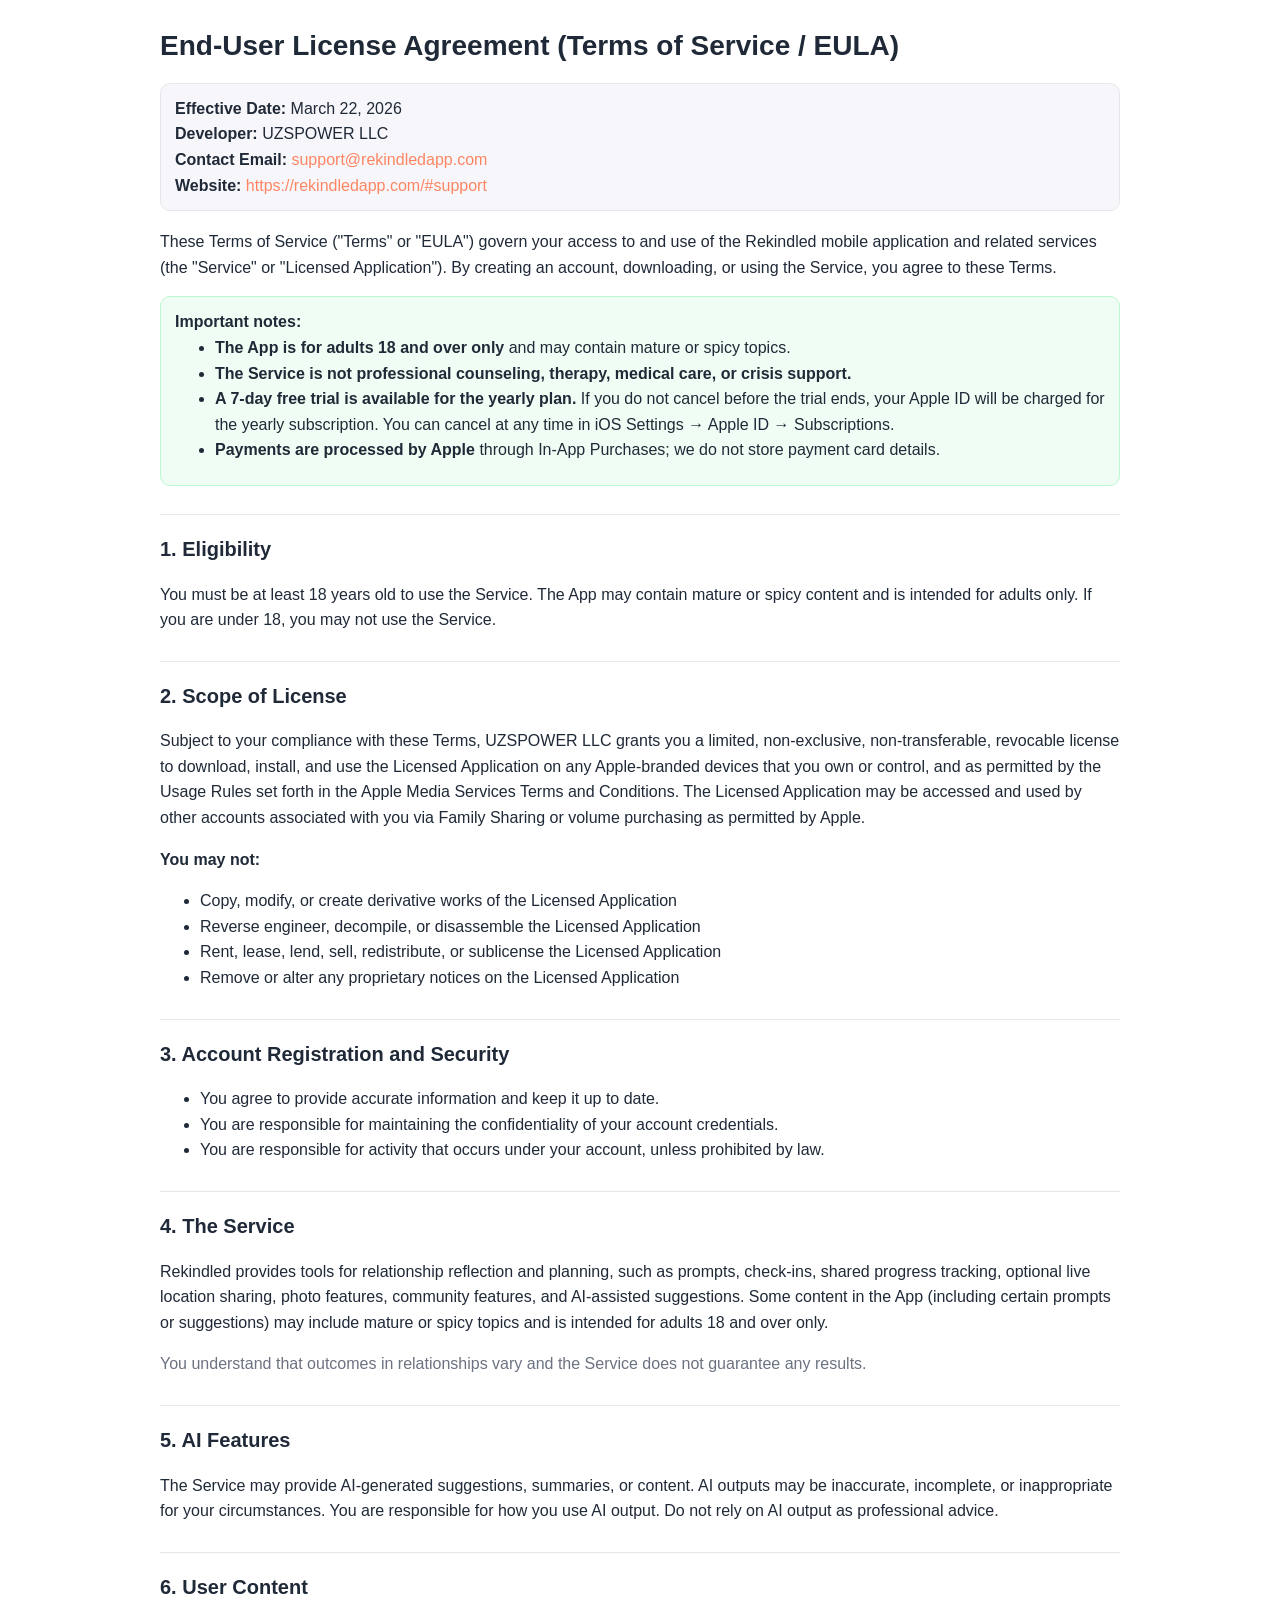
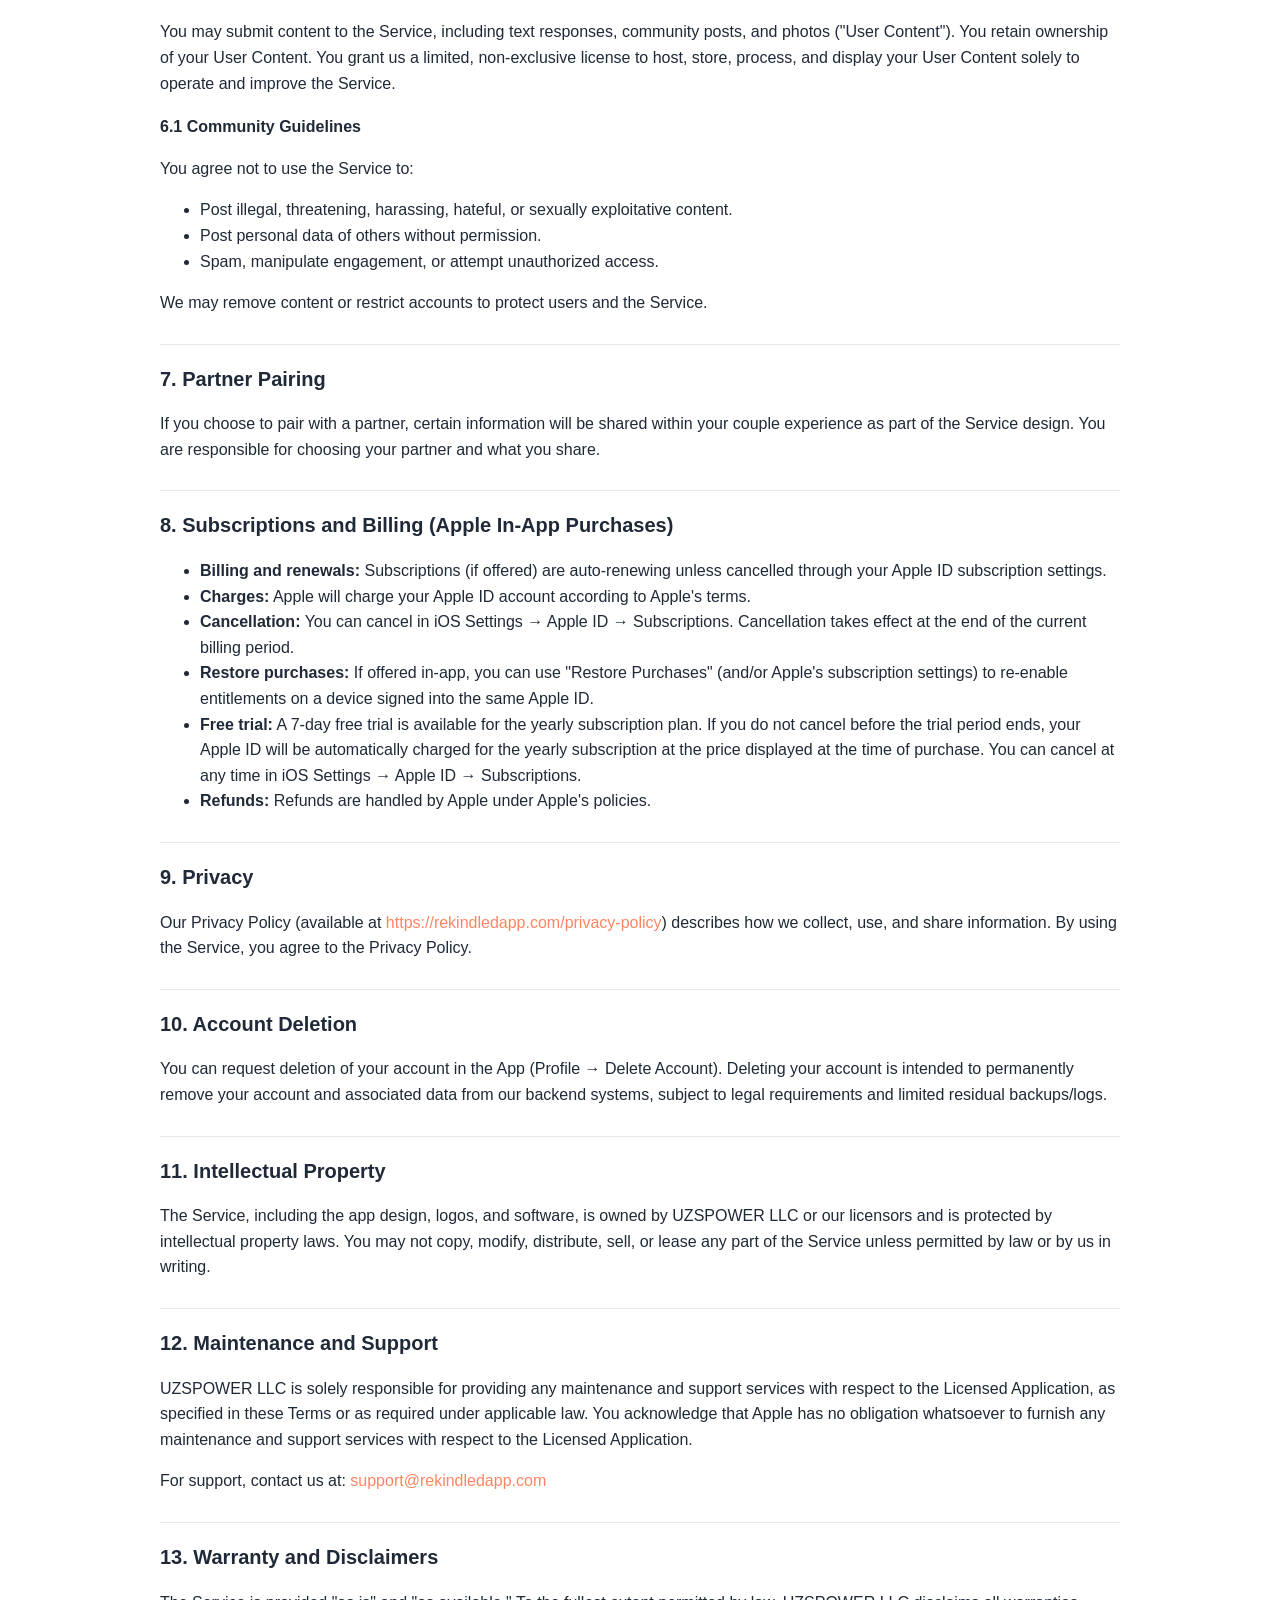
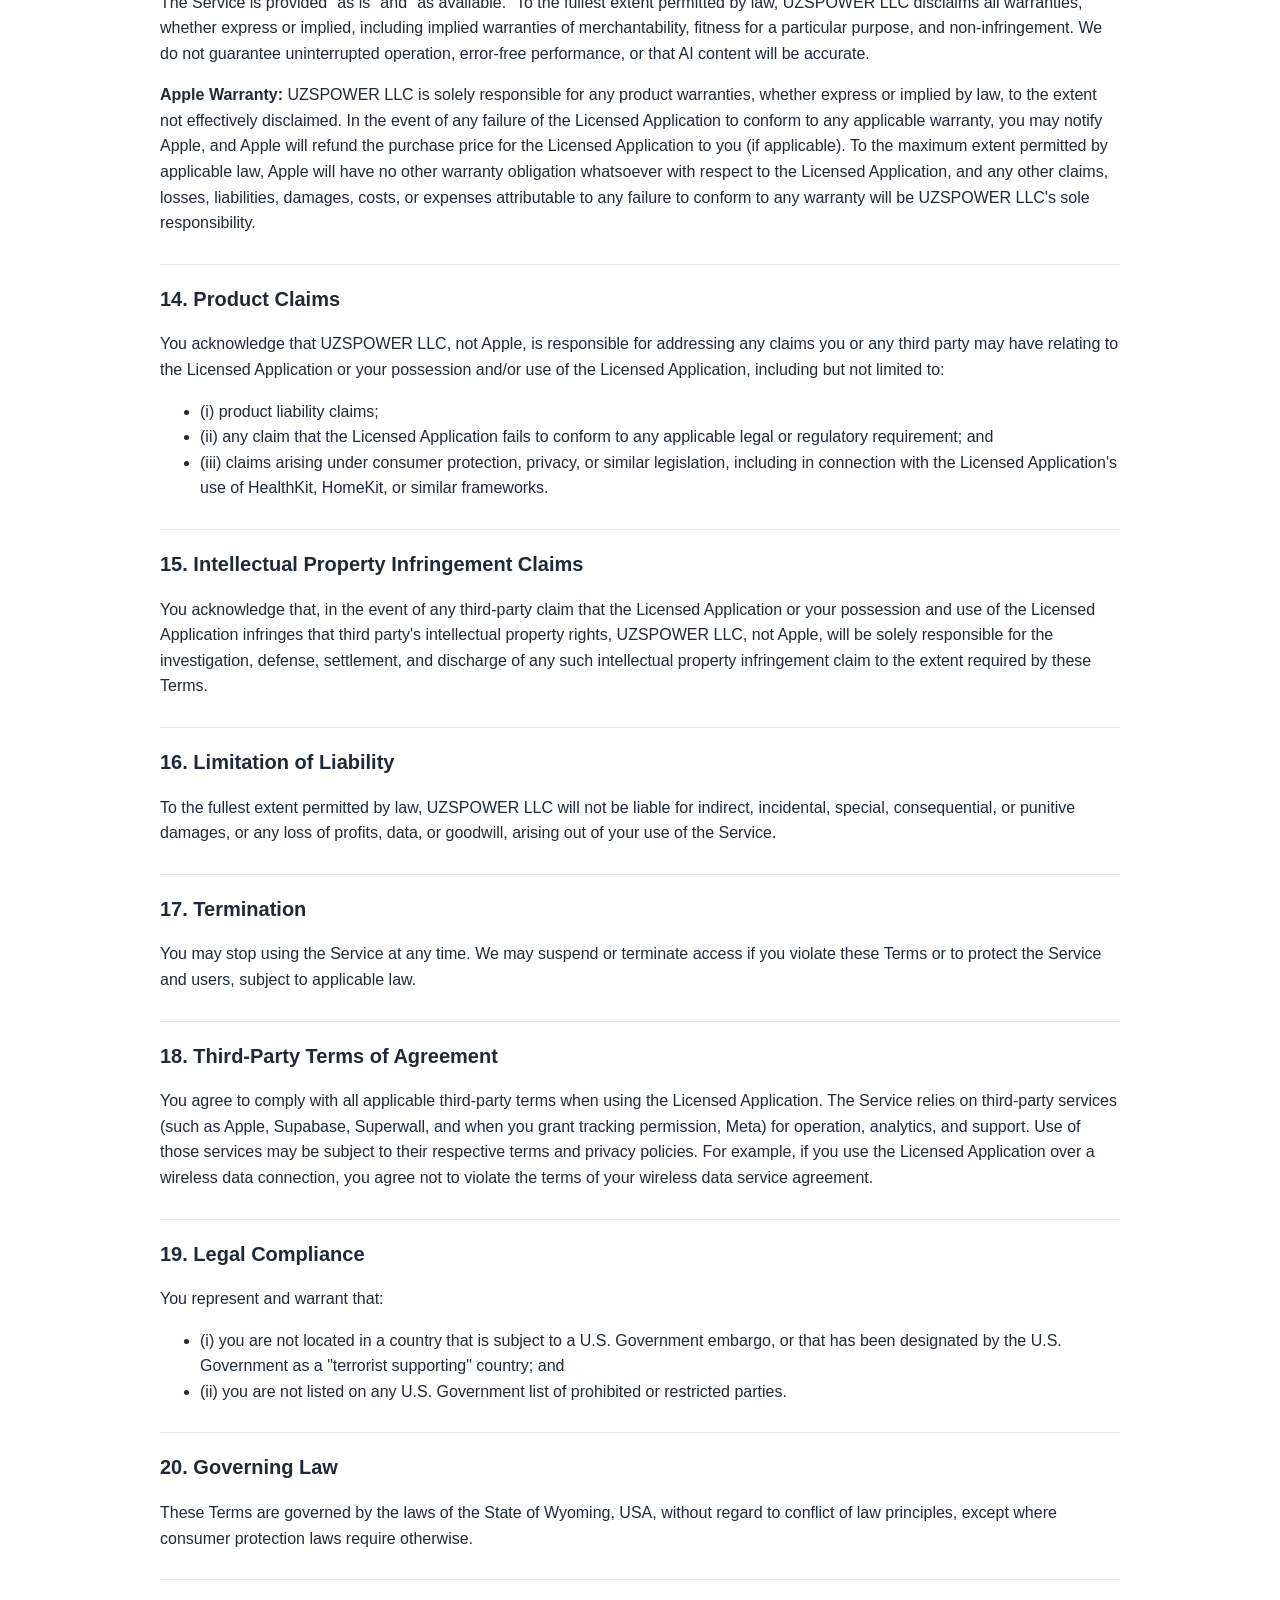
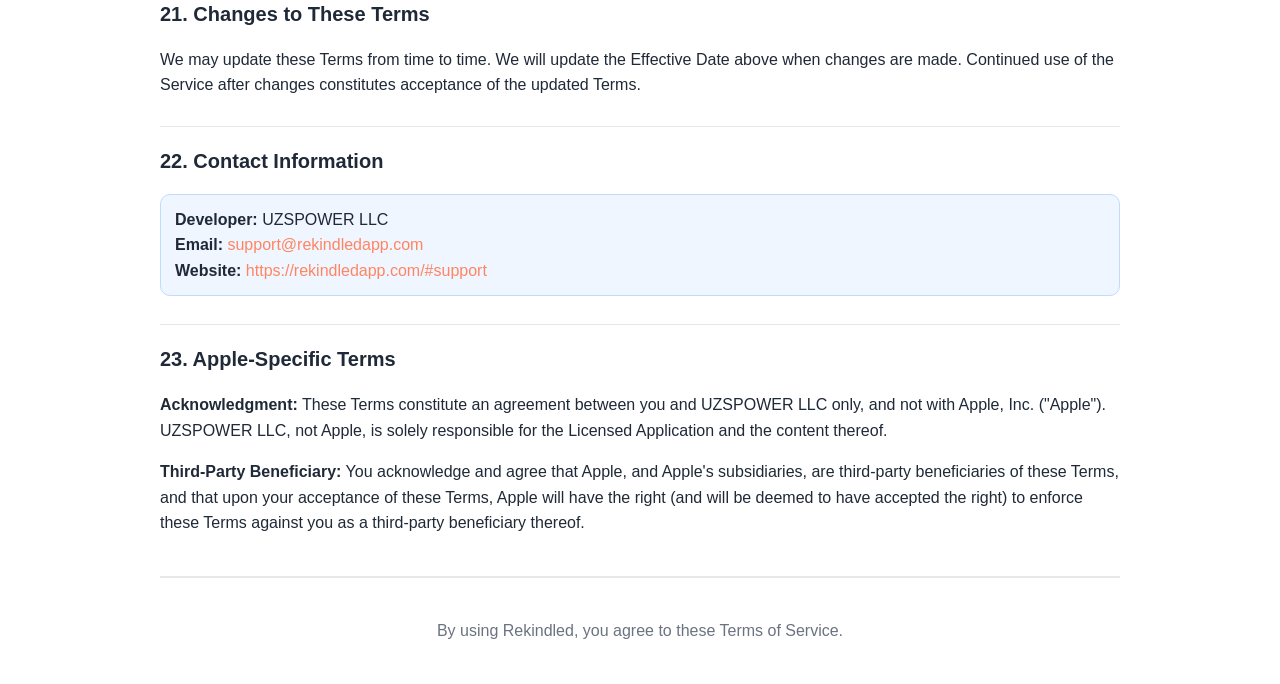
==== terms-of-service.html @ 56f586bb "Migrate Rekindled legal, verification and assessment pages from Tilda Co-Authored-By: Claude Opus 5." ====
<!DOCTYPE html> <html lang="en"> <head>
  <!-- SEO (as published by Tilda) -->
  <title>Rekindled - TERMS OF SERVICE</title>
  <meta property="og:url" content="https://rekindledapp.com/terms-of-service" />
  <meta property="og:title" content="Rekindled - TERMS OF SERVICE" />
  <meta property="og:description" content="" />
  <meta property="og:type" content="website" />
  <link rel="canonical" href="https://rekindledapp.com/terms-of-service">
  <meta name="robots" content="noindex" />
  <link rel="shortcut icon" href="/assets/6532-3338-favicon-rek.png" type="image/x-icon" />
  <!-- Page head -->
  <meta charset="UTF-8" /> <meta name="viewport" content="width=device-width, initial-scale=1.0" /> <style>
    :root { --accent:#5842D3; --text:#1f2937; --muted:#6b7280; --bg:#ffffff; --panel:#f7f7fb; --border:#e5e7eb; }
    html, body { background: var(--bg); color: var(--text); font-family: -apple-system, BlinkMacSystemFont, "Segoe UI", Roboto, Oxygen, Ubuntu, Cantarell, sans-serif; line-height: 1.6; }
    body { max-width: 960px; margin: 0 auto; padding: 24px; }
    h1 { font-size: 28px; margin: 0 0 8px 0; }
    h2 { font-size: 20px; margin-top: 28px; border-top: 1px solid var(--border); padding-top: 18px; }
    h3 { font-size: 16px; margin-top: 18px; }
    a { color: var(--accent); }
    .meta { background: var(--panel); border: 1px solid var(--border); padding: 12px 14px; border-radius: 10px; margin: 14px 0 18px; }
    .callout { background: #f0fdf4; border: 1px solid #bbf7d0; padding: 12px 14px; border-radius: 10px; }
    .contact { background: #eff6ff; border: 1px solid #bfdbfe; padding: 12px 14px; border-radius: 10px; }
    ul { margin: 8px 0 8px 20px; }
    .muted { color: var(--muted); }
  </style>
  <!-- Base rules Tilda applied around this page (kept for 1:1 rendering) -->
  <style id="tilda-compat">
    #allrecords,body{background-color:none}
    #allrecords{-webkit-font-smoothing:antialiased}
    #allrecords a{color:#ff8562;text-decoration:none}
    #allrecords a,#allrecords button,#allrecords .t-radio,#allrecords .t-checkbox,#allrecords .t-img-select{outline:none}
    #allrecords a[href^=tel]{color:inherit;text-decoration:none}
    #allrecords ol{padding-left:22px}
    #allrecords ul{padding-left:20px}
    #allrecords b,#allrecords strong{font-weight:700}
    .t-records{-webkit-font_smoothing:antialiased;background-color:none}
    .t-records a{color:#ff8562;text-decoration:none}
    .t-records a[href^=tel]{color:inherit;text-decoration:none}
    .t-records ol{padding-left:22px;margin-top:0px;margin-bottom:10px}
    .t-records ul{padding-left:20px;margin-top:0px;margin-bottom:10px}
  </style>
</head> <body>
<div id="allrecords" class="t-records"> <h1>End-User License Agreement (Terms of Service / EULA)</h1> <div class="meta"> <div><strong>Effective Date:</strong> March 22, 2026</div> <div><strong>Developer:</strong> UZSPOWER LLC</div> <div><strong>Contact Email:</strong> <a href="mailto:support@rekindledapp.com">support@rekindledapp.com</a></div> <div><strong>Website:</strong> <a href="https://rekindledapp.com/#support">https://rekindledapp.com/#support</a></div> </div> <p>
    These Terms of Service ("Terms" or "EULA") govern your access to and use of the Rekindled mobile application and related services (the "Service" or "Licensed Application").
    By creating an account, downloading, or using the Service, you agree to these Terms.
  </p> <div class="callout"> <strong>Important notes:</strong> <ul> <li><strong>The App is for adults 18 and over only</strong> and may contain mature or spicy topics.</li> <li><strong>The Service is not professional counseling, therapy, medical care, or crisis support.</strong></li> <li><strong>A 7-day free trial is available for the yearly plan.</strong> If you do not cancel before the trial ends, your Apple ID will be charged for the yearly subscription. You can cancel at any time in iOS Settings → Apple ID → Subscriptions.</li> <li><strong>Payments are processed by Apple</strong> through In-App Purchases; we do not store payment card details.</li> </ul> </div> <h2>1. Eligibility</h2> <p>
    You must be at least 18 years old to use the Service. The App may contain mature or spicy content and is intended for adults only. If you are under 18, you may not use the Service.
  </p> <h2>2. Scope of License</h2> <p>
    Subject to your compliance with these Terms, UZSPOWER LLC grants you a limited, non-exclusive, non-transferable, revocable license to download, install, and use the Licensed Application on any Apple-branded devices that you own or control, and as permitted by the Usage Rules set forth in the Apple Media Services Terms and Conditions. The Licensed Application may be accessed and used by other accounts associated with you via Family Sharing or volume purchasing as permitted by Apple.
  </p> <p><strong>You may not:</strong></p> <ul> <li>Copy, modify, or create derivative works of the Licensed Application</li> <li>Reverse engineer, decompile, or disassemble the Licensed Application</li> <li>Rent, lease, lend, sell, redistribute, or sublicense the Licensed Application</li> <li>Remove or alter any proprietary notices on the Licensed Application</li> </ul> <h2>3. Account Registration and Security</h2> <ul> <li>You agree to provide accurate information and keep it up to date.</li> <li>You are responsible for maintaining the confidentiality of your account credentials.</li> <li>You are responsible for activity that occurs under your account, unless prohibited by law.</li> </ul> <h2>4. The Service</h2> <p>
    Rekindled provides tools for relationship reflection and planning, such as prompts, check-ins, shared progress tracking, optional live location sharing, photo features, community features, and AI-assisted suggestions. Some content in the App (including certain prompts or suggestions) may include mature or spicy topics and is intended for adults 18 and over only.
  </p> <p class="muted">
    You understand that outcomes in relationships vary and the Service does not guarantee any results.
  </p> <h2>5. AI Features</h2> <p>
    The Service may provide AI-generated suggestions, summaries, or content. AI outputs may be inaccurate, incomplete, or inappropriate for your circumstances.
    You are responsible for how you use AI output. Do not rely on AI output as professional advice.
  </p> <h2>6. User Content</h2> <p>
    You may submit content to the Service, including text responses, community posts, and photos ("User Content").
    You retain ownership of your User Content. You grant us a limited, non-exclusive license to host, store, process, and display your User Content solely to operate and improve the Service.
  </p> <h3>6.1 Community Guidelines</h3> <p>You agree not to use the Service to:</p> <ul> <li>Post illegal, threatening, harassing, hateful, or sexually exploitative content.</li> <li>Post personal data of others without permission.</li> <li>Spam, manipulate engagement, or attempt unauthorized access.</li> </ul> <p>We may remove content or restrict accounts to protect users and the Service.</p> <h2>7. Partner Pairing</h2> <p>
    If you choose to pair with a partner, certain information will be shared within your couple experience as part of the Service design.
    You are responsible for choosing your partner and what you share.
  </p> <h2>8. Subscriptions and Billing (Apple In-App Purchases)</h2> <ul> <li><strong>Billing and renewals:</strong> Subscriptions (if offered) are auto-renewing unless cancelled through your Apple ID subscription settings.</li> <li><strong>Charges:</strong> Apple will charge your Apple ID account according to Apple's terms.</li> <li><strong>Cancellation:</strong> You can cancel in iOS Settings → Apple ID → Subscriptions. Cancellation takes effect at the end of the current billing period.</li> <li><strong>Restore purchases:</strong> If offered in-app, you can use "Restore Purchases" (and/or Apple's subscription settings) to re-enable entitlements on a device signed into the same Apple ID.</li> <li><strong>Free trial:</strong> A 7-day free trial is available for the yearly subscription plan. If you do not cancel before the trial period ends, your Apple ID will be automatically charged for the yearly subscription at the price displayed at the time of purchase. You can cancel at any time in iOS Settings → Apple ID → Subscriptions.</li> <li><strong>Refunds:</strong> Refunds are handled by Apple under Apple's policies.</li> </ul> <h2>9. Privacy</h2> <p>
    Our Privacy Policy (available at <a href="https://rekindledapp.com/privacy-policy">https://rekindledapp.com/privacy-policy</a>) describes how we collect, use, and share information. By using the Service, you agree to the Privacy Policy.
  </p> <h2>10. Account Deletion</h2> <p>
    You can request deletion of your account in the App (Profile → Delete Account). Deleting your account is intended to permanently remove your account and associated data from our backend systems, subject to legal requirements and limited residual backups/logs.
  </p> <h2>11. Intellectual Property</h2> <p>
    The Service, including the app design, logos, and software, is owned by UZSPOWER LLC or our licensors and is protected by intellectual property laws.
    You may not copy, modify, distribute, sell, or lease any part of the Service unless permitted by law or by us in writing.
  </p> <h2>12. Maintenance and Support</h2> <p>
    UZSPOWER LLC is solely responsible for providing any maintenance and support services with respect to the Licensed Application, as specified in these Terms or as required under applicable law. You acknowledge that Apple has no obligation whatsoever to furnish any maintenance and support services with respect to the Licensed Application.
  </p> <p>
    For support, contact us at: <a href="mailto:support@rekindledapp.com">support@rekindledapp.com</a> </p> <h2>13. Warranty and Disclaimers</h2> <p>
    The Service is provided "as is" and "as available." To the fullest extent permitted by law, UZSPOWER LLC disclaims all warranties, whether express or implied, including implied warranties of merchantability, fitness for a particular purpose, and non-infringement. We do not guarantee uninterrupted operation, error-free performance, or that AI content will be accurate.
  </p> <p> <strong>Apple Warranty:</strong> UZSPOWER LLC is solely responsible for any product warranties, whether express or implied by law, to the extent not effectively disclaimed. In the event of any failure of the Licensed Application to conform to any applicable warranty, you may notify Apple, and Apple will refund the purchase price for the Licensed Application to you (if applicable). To the maximum extent permitted by applicable law, Apple will have no other warranty obligation whatsoever with respect to the Licensed Application, and any other claims, losses, liabilities, damages, costs, or expenses attributable to any failure to conform to any warranty will be UZSPOWER LLC's sole responsibility.
  </p> <h2>14. Product Claims</h2> <p>
    You acknowledge that UZSPOWER LLC, not Apple, is responsible for addressing any claims you or any third party may have relating to the Licensed Application or your possession and/or use of the Licensed Application, including but not limited to:
  </p> <ul> <li>(i) product liability claims;</li> <li>(ii) any claim that the Licensed Application fails to conform to any applicable legal or regulatory requirement; and</li> <li>(iii) claims arising under consumer protection, privacy, or similar legislation, including in connection with the Licensed Application's use of HealthKit, HomeKit, or similar frameworks.</li> </ul> <h2>15. Intellectual Property Infringement Claims</h2> <p>
    You acknowledge that, in the event of any third-party claim that the Licensed Application or your possession and use of the Licensed Application infringes that third party's intellectual property rights, UZSPOWER LLC, not Apple, will be solely responsible for the investigation, defense, settlement, and discharge of any such intellectual property infringement claim to the extent required by these Terms.
  </p> <h2>16. Limitation of Liability</h2> <p>
    To the fullest extent permitted by law, UZSPOWER LLC will not be liable for indirect, incidental, special, consequential, or punitive damages, or any loss of profits, data, or goodwill, arising out of your use of the Service.
  </p> <h2>17. Termination</h2> <p>
    You may stop using the Service at any time. We may suspend or terminate access if you violate these Terms or to protect the Service and users, subject to applicable law.
  </p> <h2>18. Third-Party Terms of Agreement</h2> <p>
    You agree to comply with all applicable third-party terms when using the Licensed Application. The Service relies on third-party services (such as Apple, Supabase, Superwall, and when you grant tracking permission, Meta) for operation, analytics, and support. Use of those services may be subject to their respective terms and privacy policies. For example, if you use the Licensed Application over a wireless data connection, you agree not to violate the terms of your wireless data service agreement.
  </p> <h2>19. Legal Compliance</h2> <p>You represent and warrant that:</p> <ul> <li>(i) you are not located in a country that is subject to a U.S. Government embargo, or that has been designated by the U.S. Government as a "terrorist supporting" country; and</li> <li>(ii) you are not listed on any U.S. Government list of prohibited or restricted parties.</li> </ul> <h2>20. Governing Law</h2> <p>
    These Terms are governed by the laws of the State of Wyoming, USA, without regard to conflict of law principles, except where consumer protection laws require otherwise.
  </p> <h2>21. Changes to These Terms</h2> <p>
    We may update these Terms from time to time. We will update the Effective Date above when changes are made. Continued use of the Service after changes constitutes acceptance of the updated Terms.
  </p> <h2>22. Contact Information</h2> <div class="contact"> <div><strong>Developer:</strong> UZSPOWER LLC</div> <div><strong>Email:</strong> <a href="mailto:support@rekindledapp.com">support@rekindledapp.com</a></div> <div><strong>Website:</strong> <a href="https://rekindledapp.com/#support">https://rekindledapp.com/#support</a></div> </div> <h2>23. Apple-Specific Terms</h2> <p> <strong>Acknowledgment:</strong> These Terms constitute an agreement between you and UZSPOWER LLC only, and not with Apple, Inc. ("Apple"). UZSPOWER LLC, not Apple, is solely responsible for the Licensed Application and the content thereof.
  </p> <p> <strong>Third-Party Beneficiary:</strong> You acknowledge and agree that Apple, and Apple's subsidiaries, are third-party beneficiaries of these Terms, and that upon your acceptance of these Terms, Apple will have the right (and will be deemed to have accepted the right) to enforce these Terms against you as a third-party beneficiary thereof.
  </p> <hr style="margin: 40px 0; border: none; border-top: 2px solid var(--border);"> <p style="text-align: center; color: var(--muted);">
    By using Rekindled, you agree to these Terms of Service.
  </p> </div>
</body> </html>
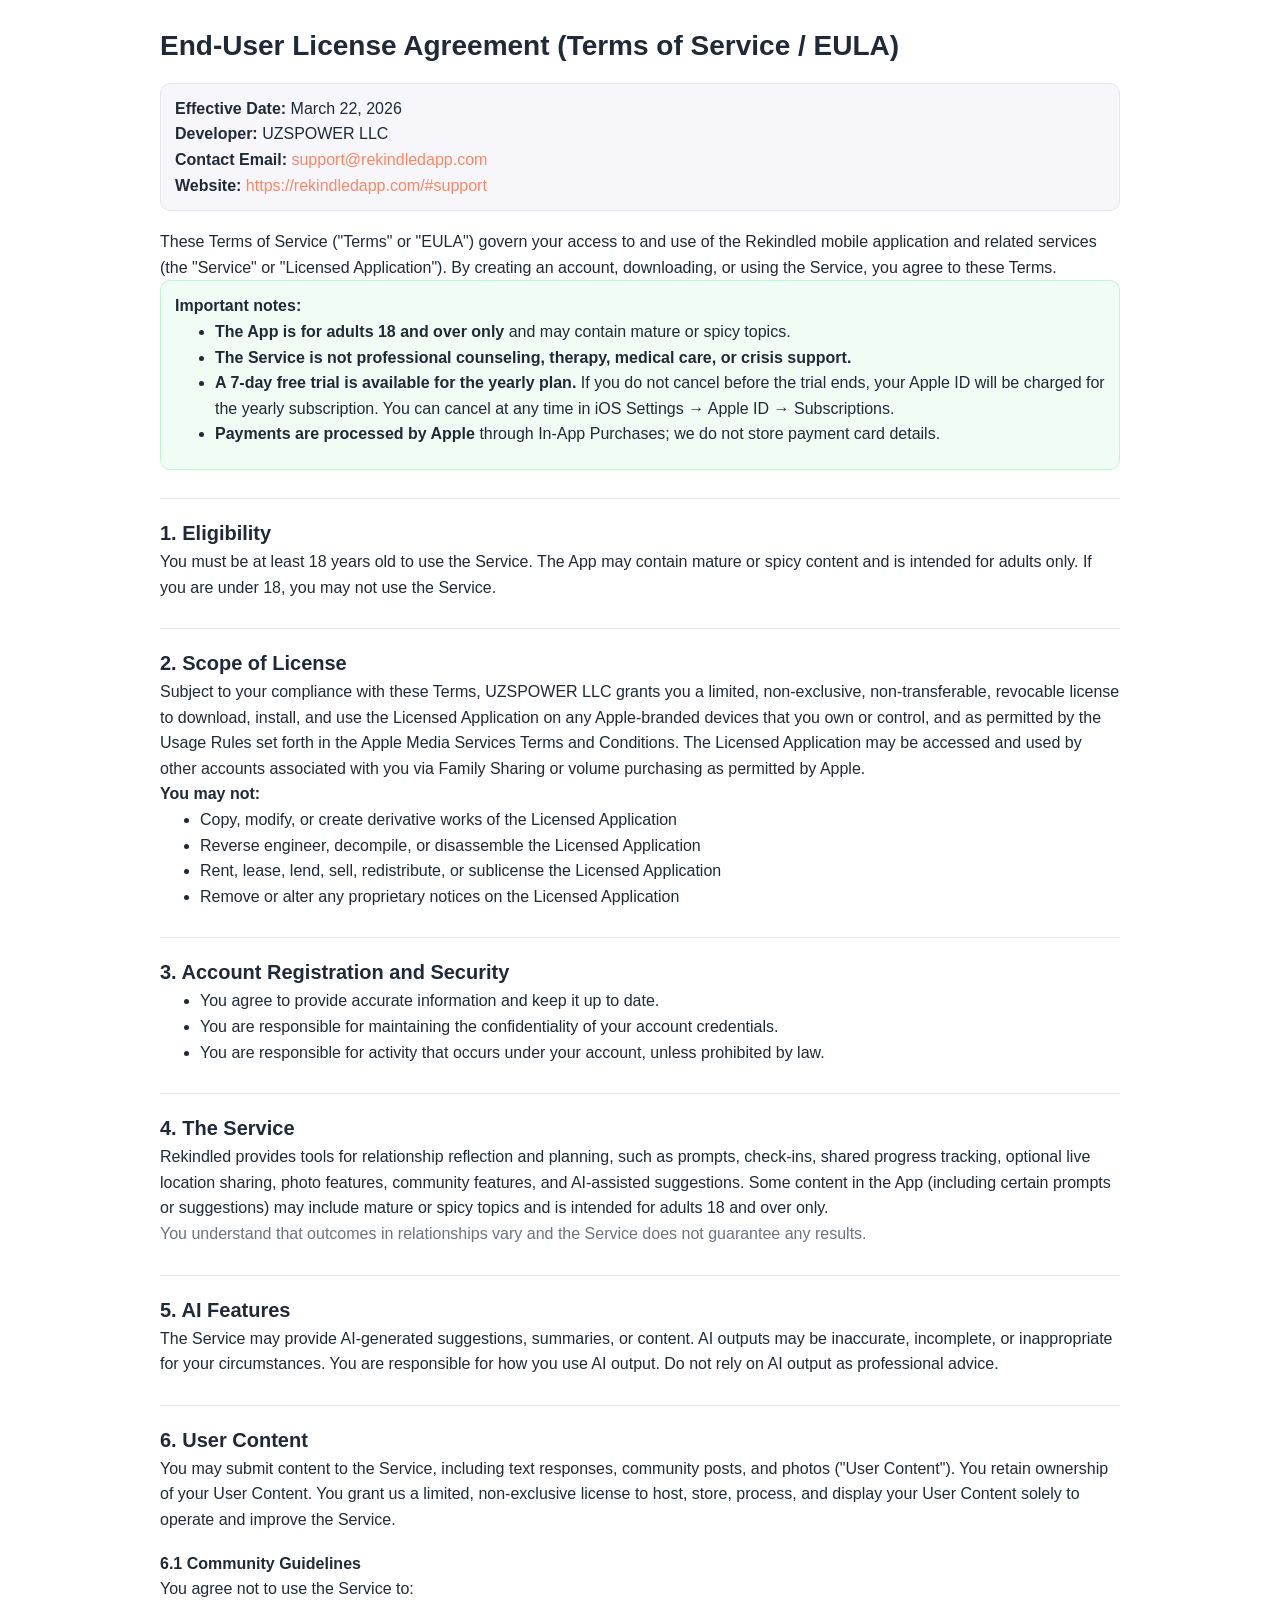
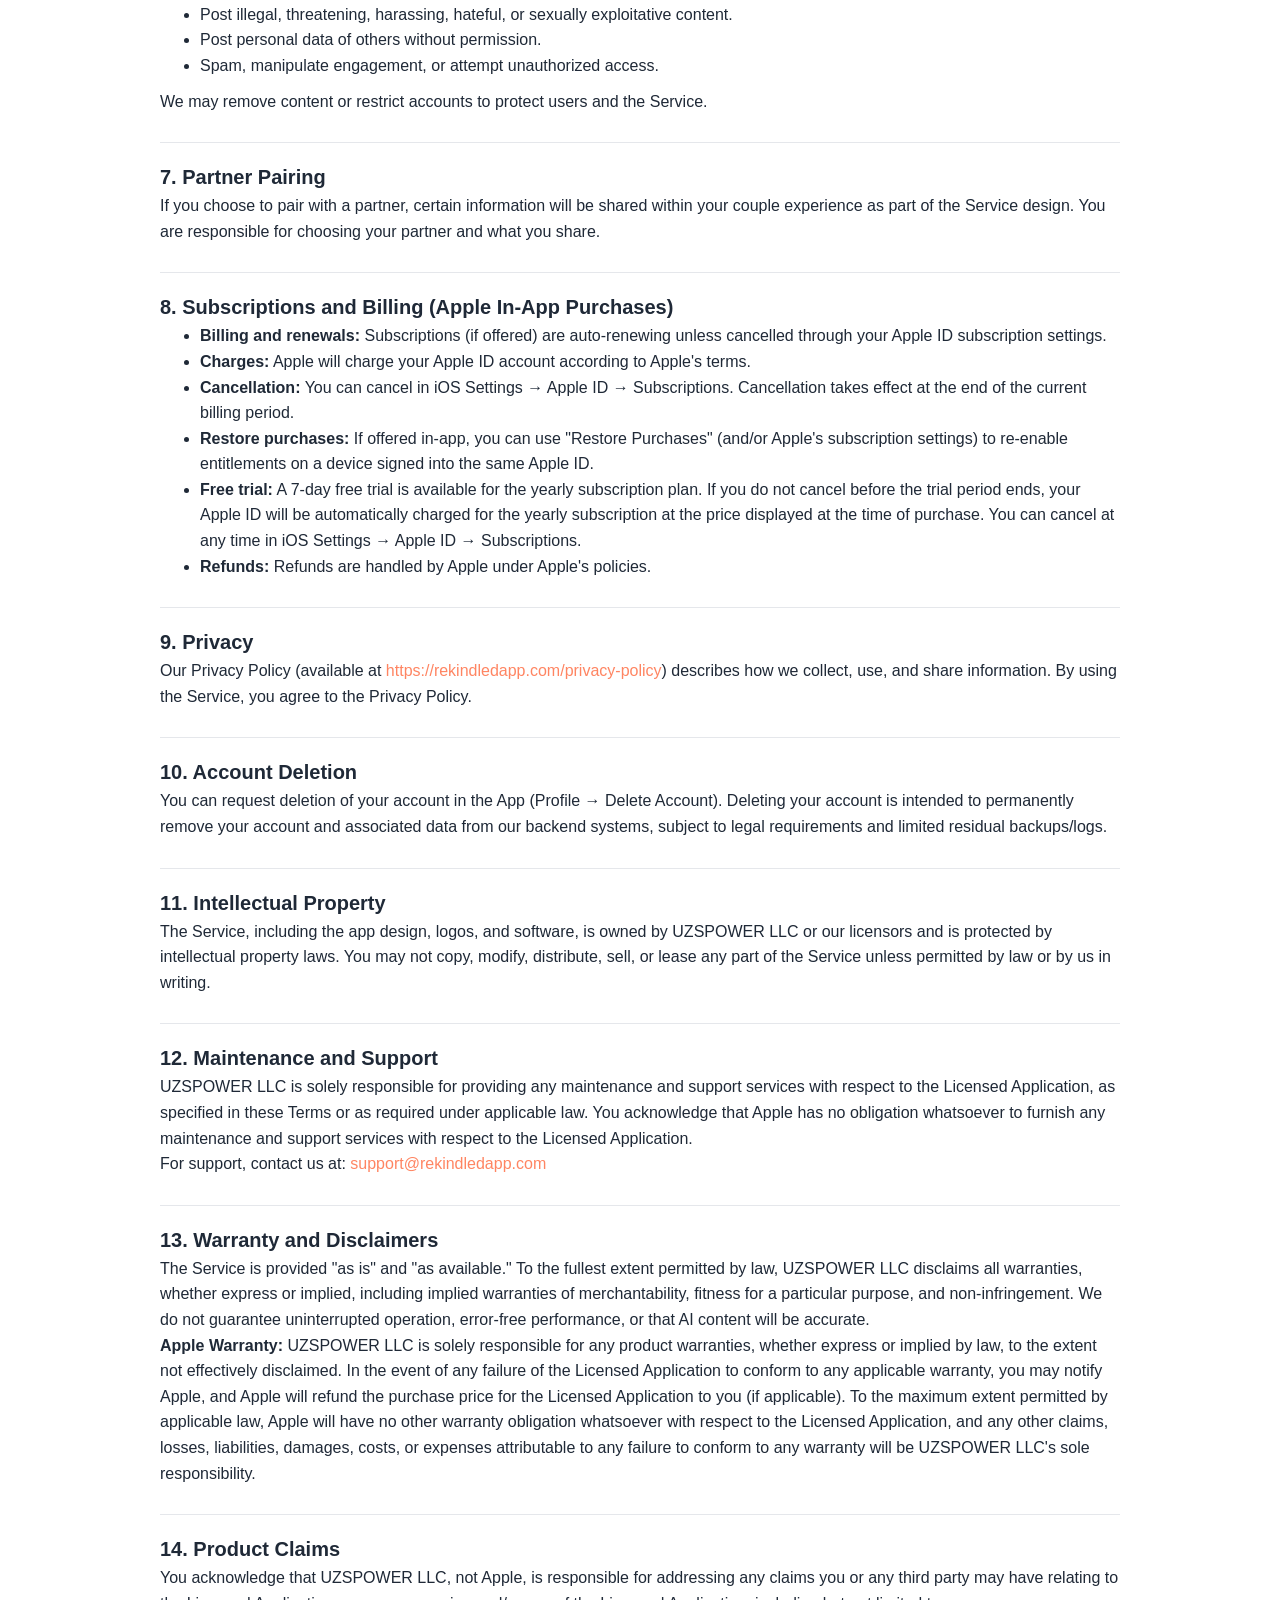
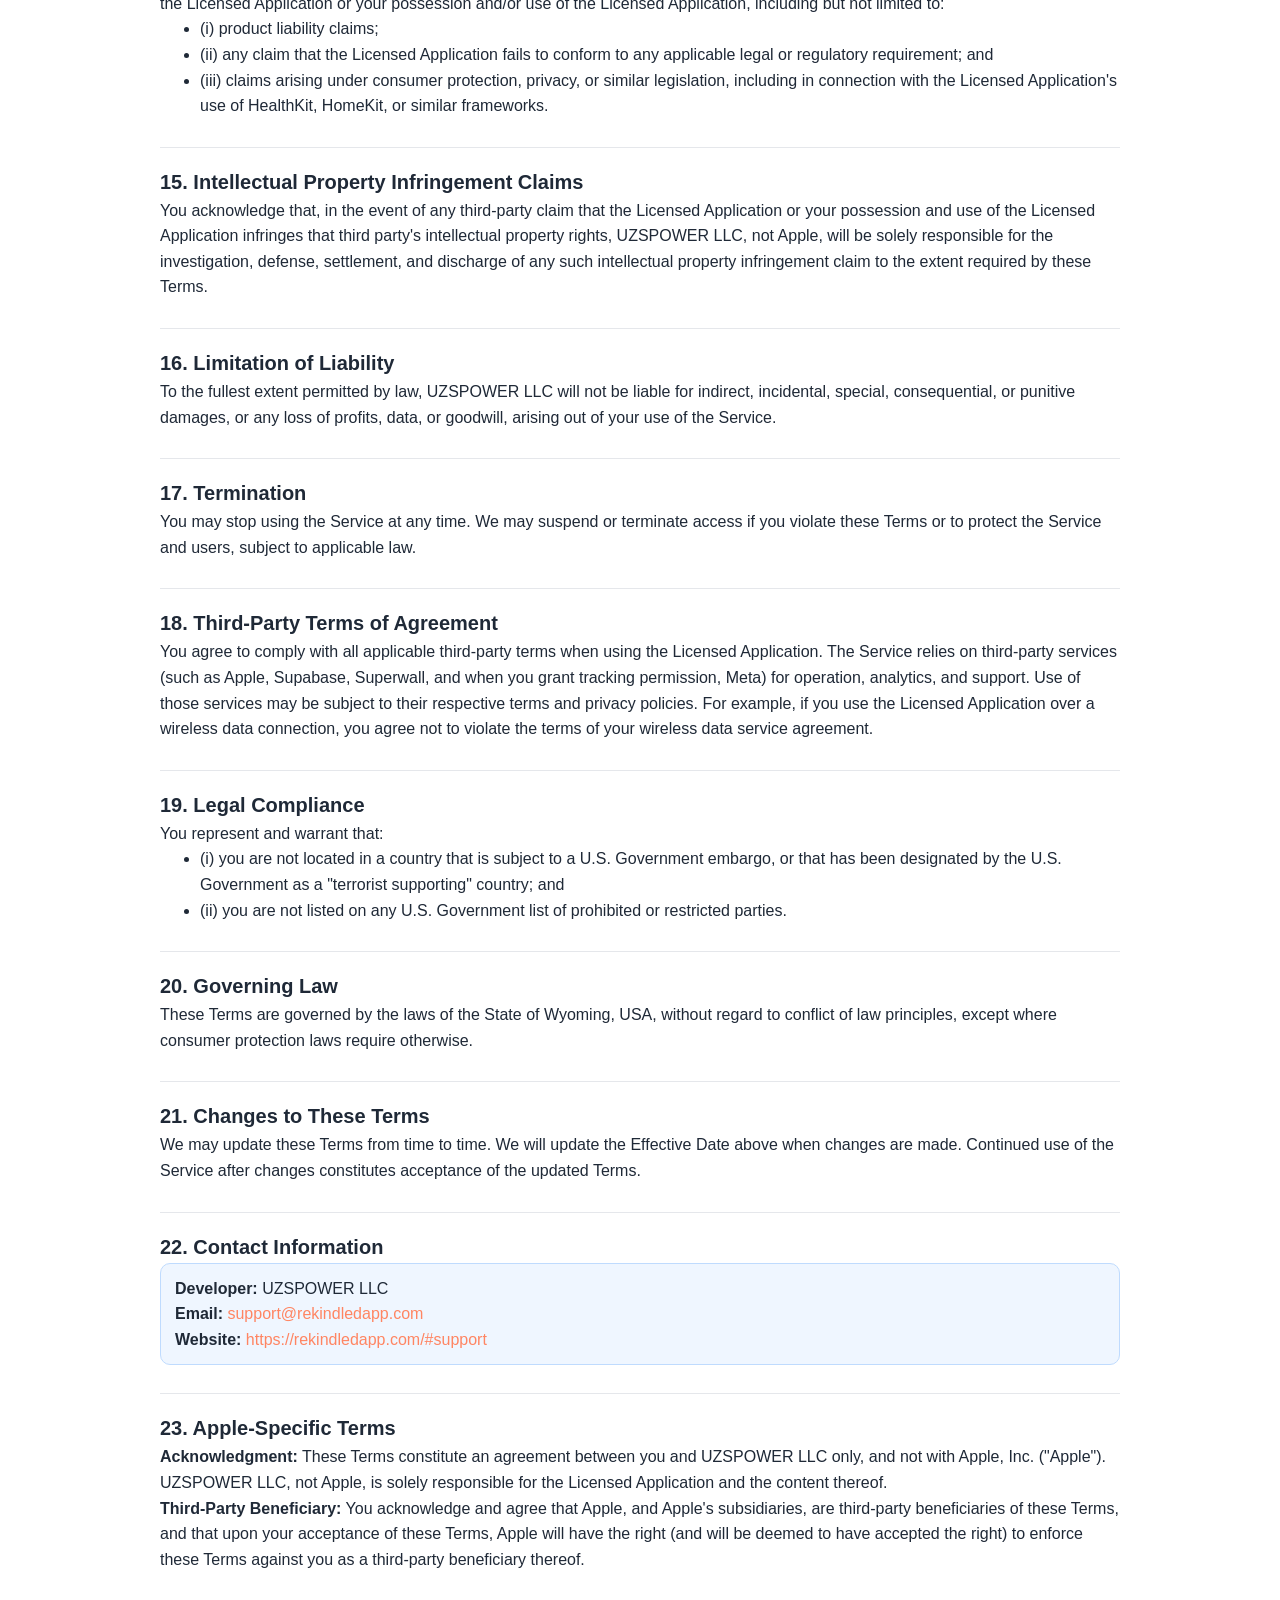
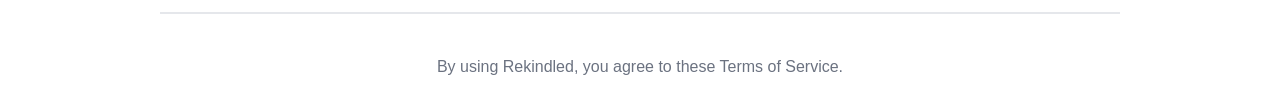
==== commit 3f28e5eb: "Load Tilda base CSS before page styles, matching Tilda's cascade order Co-Authored-By: Claude Opus 5" ====
--- a/terms-of-service.html
+++ b/terms-of-service.html
@@ -8,6 +8,26 @@
   <link rel="canonical" href="https://rekindledapp.com/terms-of-service">
   <meta name="robots" content="noindex" />
   <link rel="shortcut icon" href="/assets/6532-3338-favicon-rek.png" type="image/x-icon" />
+  <!-- Base CSS Tilda loaded before the page styles (tilda-grid reset + #allrecords rules), kept for 1:1 rendering -->
+  <style id="tilda-compat">
+    *,*:before,*:after{-webkit-box-sizing:content-box;-moz-box-sizing:content-box;box-sizing:content-box}
+    div,span,h1,h2,h3,h4,h5,h6,p,blockquote,pre,a,code,img,b,u,i,center,table,tr,th,td,video{margin:0;padding:0;border:0}
+    sup{line-height:0;font-size:smaller;vertical-align:super}
+    sub{line-height:0;font-size:smaller;vertical-align:sub}
+    #allrecords,body{background-color:none}
+    #allrecords{-webkit-font-smoothing:antialiased}
+    #allrecords a{color:#ff8562;text-decoration:none}
+    #allrecords a,#allrecords button,#allrecords .t-radio,#allrecords .t-checkbox,#allrecords .t-img-select{outline:none}
+    #allrecords a[href^=tel]{color:inherit;text-decoration:none}
+    #allrecords ol{padding-left:22px}
+    #allrecords ul{padding-left:20px}
+    #allrecords b,#allrecords strong{font-weight:700}
+    .t-records{-webkit-font_smoothing:antialiased;background-color:none}
+    .t-records a{color:#ff8562;text-decoration:none}
+    .t-records a[href^=tel]{color:inherit;text-decoration:none}
+    .t-records ol{padding-left:22px;margin-top:0px;margin-bottom:10px}
+    .t-records ul{padding-left:20px;margin-top:0px;margin-bottom:10px}
+  </style>
   <!-- Page head -->
   <meta charset="UTF-8" /> <meta name="viewport" content="width=device-width, initial-scale=1.0" /> <style>
     :root { --accent:#5842D3; --text:#1f2937; --muted:#6b7280; --bg:#ffffff; --panel:#f7f7fb; --border:#e5e7eb; }
@@ -22,22 +42,6 @@
     .contact { background: #eff6ff; border: 1px solid #bfdbfe; padding: 12px 14px; border-radius: 10px; }
     ul { margin: 8px 0 8px 20px; }
     .muted { color: var(--muted); }
-  </style>
-  <!-- Base rules Tilda applied around this page (kept for 1:1 rendering) -->
-  <style id="tilda-compat">
-    #allrecords,body{background-color:none}
-    #allrecords{-webkit-font-smoothing:antialiased}
-    #allrecords a{color:#ff8562;text-decoration:none}
-    #allrecords a,#allrecords button,#allrecords .t-radio,#allrecords .t-checkbox,#allrecords .t-img-select{outline:none}
-    #allrecords a[href^=tel]{color:inherit;text-decoration:none}
-    #allrecords ol{padding-left:22px}
-    #allrecords ul{padding-left:20px}
-    #allrecords b,#allrecords strong{font-weight:700}
-    .t-records{-webkit-font_smoothing:antialiased;background-color:none}
-    .t-records a{color:#ff8562;text-decoration:none}
-    .t-records a[href^=tel]{color:inherit;text-decoration:none}
-    .t-records ol{padding-left:22px;margin-top:0px;margin-bottom:10px}
-    .t-records ul{padding-left:20px;margin-top:0px;margin-bottom:10px}
   </style>
 </head> <body>
 <div id="allrecords" class="t-records"> <h1>End-User License Agreement (Terms of Service / EULA)</h1> <div class="meta"> <div><strong>Effective Date:</strong> March 22, 2026</div> <div><strong>Developer:</strong> UZSPOWER LLC</div> <div><strong>Contact Email:</strong> <a href="mailto:support@rekindledapp.com">support@rekindledapp.com</a></div> <div><strong>Website:</strong> <a href="https://rekindledapp.com/#support">https://rekindledapp.com/#support</a></div> </div> <p>
